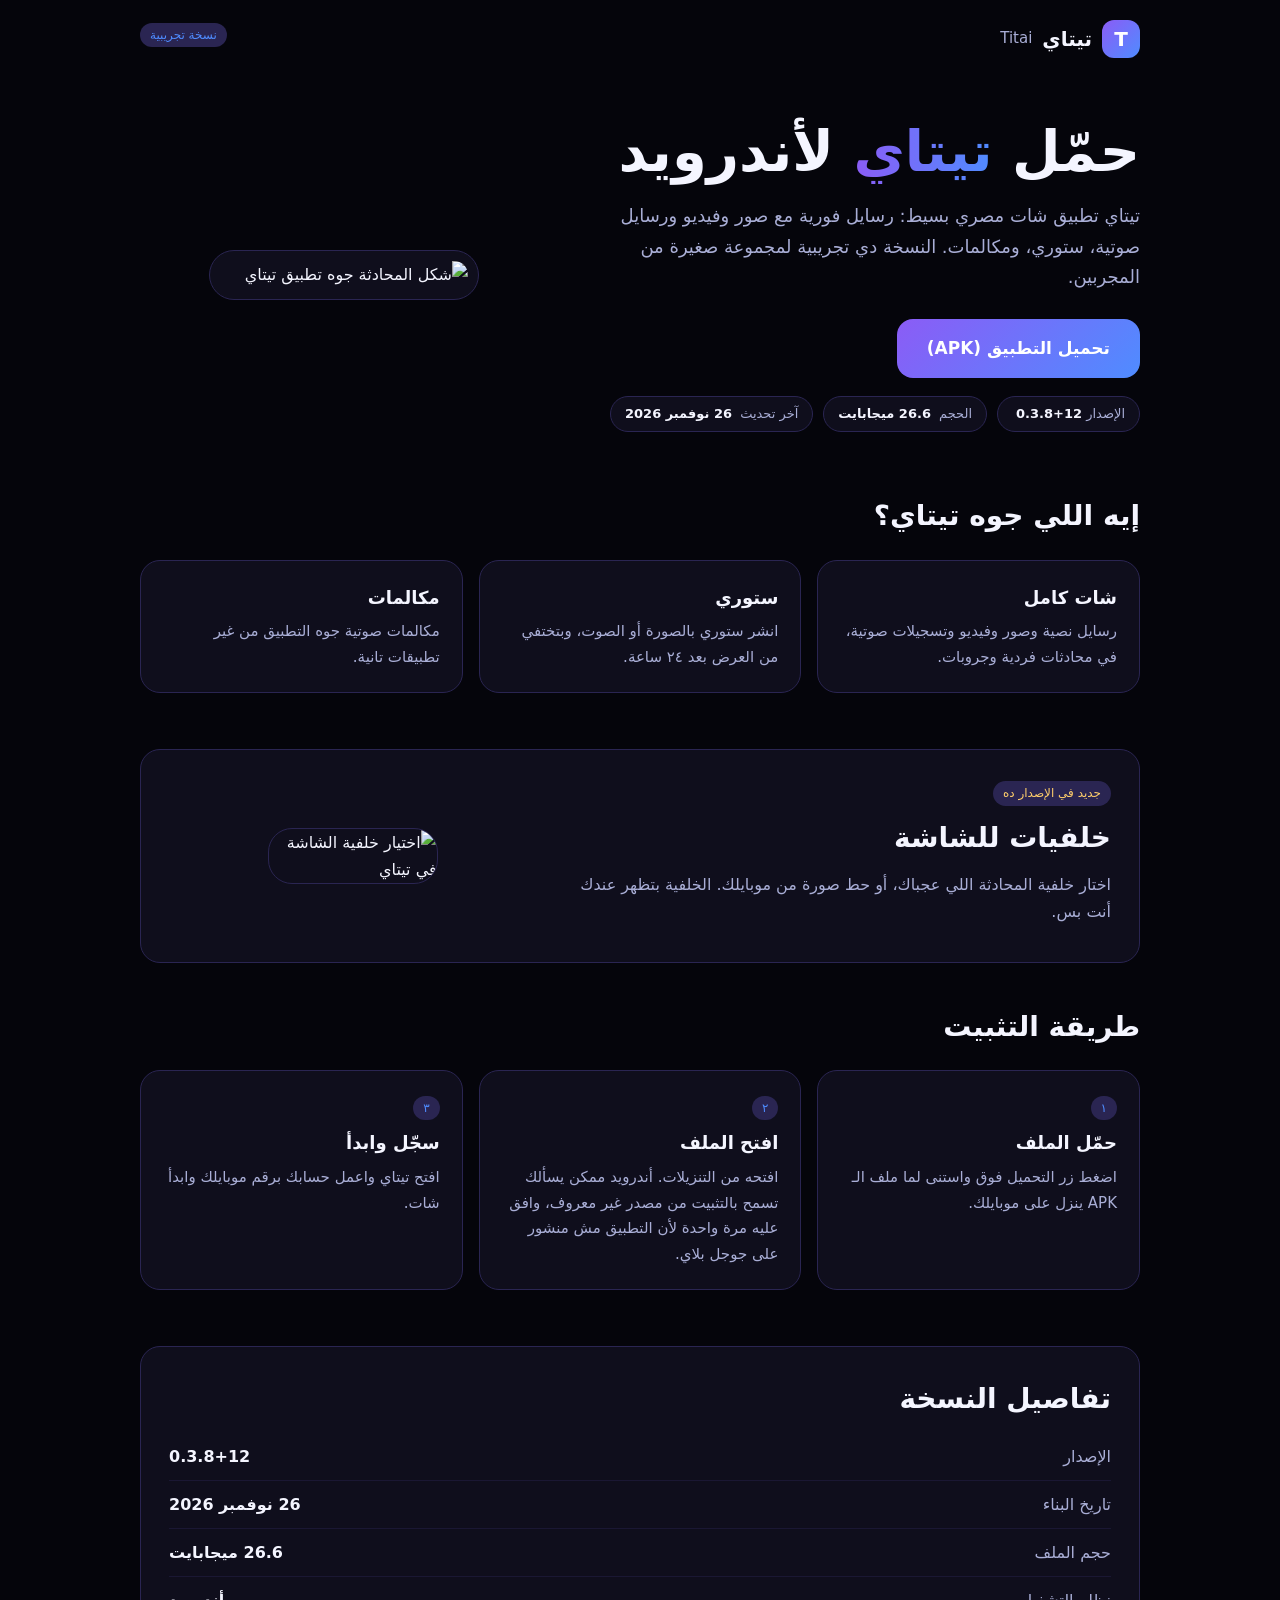
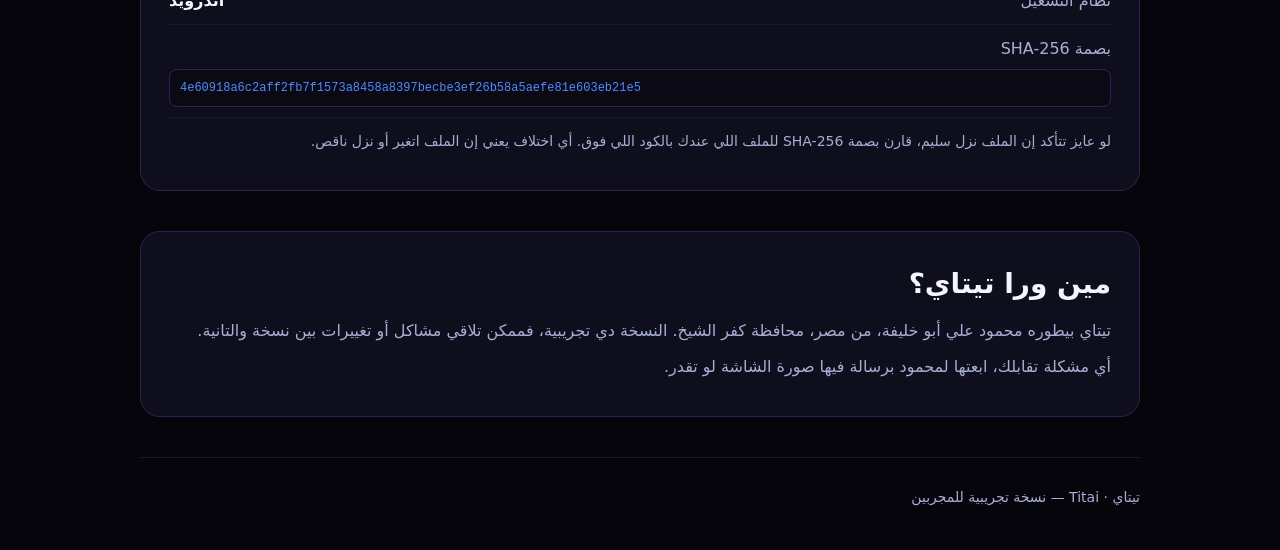
==== index.html @ 77bb3a78 "Update index.html" ====
<!doctype html>
<html lang="ar" dir="rtl"><head><meta charset="utf-8"><meta http-equiv="Content-Security-Policy" content="default-src 'none'; style-src 'self'; img-src 'self' https://github.com https://release-assets.githubusercontent.com https://objects.githubusercontent.com https://media.githubusercontent.com; base-uri 'none'; form-action 'none'"><meta name="viewport" content="width=device-width,initial-scale=1"><meta name="robots" content="noindex"><meta name="description" content="حمّل تيتاي Titai للأندرويد - نسخة تجريبية">
<title>تحميل تيتاي | Titai</title><link rel="icon" type="image/png" href="https://github.com/mahmoudalialimahmoud24-gif/titai-download/releases/download/v0.3.7+11/icon.png"><link rel="stylesheet" href="style.css"></head>
<body><div class="wrap">
<nav class="n"><a class="logo" href="#"><i>T</i> تيتاي <small class="en-name">Titai</small></a><span class="tag">نسخة تجريبية</span></nav>
<section class="hero hero2"><div>
<h1>حمّل <span>تيتاي</span> لأندرويد</h1>
<p class="lead">تيتاي تطبيق شات مصري بسيط: رسايل فورية مع صور وفيديو ورسايل صوتية، ستوري، ومكالمات. النسخة دي تجريبية لمجموعة صغيرة من المجربين.</p>
<div class="acts"><a class="btn big" href="https://github.com/mahmoudalialimahmoud24-gif/titai-download/releases/latest/download/titai.apk">تحميل التطبيق (APK)</a></div>
<div class="chips">
<span class="chip">الإصدار <b dir="ltr">0.3.8+12</b></span>
<span class="chip">الحجم <b>26.6 ميجابايت</b></span>
<span class="chip">آخر تحديث <b>26 نوفمبر 2026</b></span>
</div>
</div>
<div class="shotwrap"><img src="https://github.com/mahmoudalialimahmoud24-gif/titai-download/releases/download/v0.3.7+11/chat.png" alt="شكل المحادثة جوه تطبيق تيتاي"></div>
</section>
<h2>إيه اللي جوه تيتاي؟</h2>
<div class="grid">
<div class="c"><h3>شات كامل</h3><p>رسايل نصية وصور وفيديو وتسجيلات صوتية، في محادثات فردية وجروبات.</p></div>
<div class="c"><h3>ستوري</h3><p>انشر ستوري بالصورة أو الصوت، وبتختفي من العرض بعد ٢٤ ساعة.</p></div>
<div class="c"><h3>مكالمات</h3><p>مكالمات صوتية جوه التطبيق من غير تطبيقات تانية.</p></div>
</div>
<div class="sup sooncard"><div class="soon-txt">
<span class="tag soon">جديد في الإصدار ده</span>
<h2 class="mb10">خلفيات للشاشة</h2>
<p>اختار خلفية المحادثة اللي عجباك، أو حط صورة من موبايلك. الخلفية بتظهر عندك أنت بس.</p>
</div><div class="soon-img"><img src="https://github.com/mahmoudalialimahmoud24-gif/titai-download/releases/download/v0.3.7+11/soon.png" alt="اختيار خلفية الشاشة في تيتاي"></div></div>
<h2>طريقة التثبيت</h2>
<div class="grid">
<div class="c"><span class="tag">١</span><h3>حمّل الملف</h3><p>اضغط زر التحميل فوق واستنى لما ملف الـ APK ينزل على موبايلك.</p></div>
<div class="c"><span class="tag">٢</span><h3>افتح الملف</h3><p>افتحه من التنزيلات. أندرويد ممكن يسألك تسمح بالتثبيت من مصدر غير معروف، وافق عليه مرة واحدة لأن التطبيق مش منشور على جوجل بلاي.</p></div>
<div class="c"><span class="tag">٣</span><h3>سجّل وابدأ</h3><p>افتح تيتاي واعمل حسابك برقم موبايلك وابدأ شات.</p></div>
</div>
<div class="sup"><h2 class="mb10">تفاصيل النسخة</h2>
<div class="kv"><span>الإصدار</span><b dir="ltr">0.3.8+12</b></div>
<div class="kv"><span>تاريخ البناء</span><b>26 نوفمبر 2026</b></div>
<div class="kv"><span>حجم الملف</span><b>26.6 ميجابايت</b></div>
<div class="kv"><span>نظام التشغيل</span><b>أندرويد</b></div>
<div class="kv kvhash"><span>بصمة SHA-256</span><code class="hash" dir="ltr">4e60918a6c2aff2fb7f1573a8458a8397becbe3ef26b58a5aefe81e603eb21e5</code></div>
<p class="note">لو عايز تتأكد إن الملف نزل سليم، قارن بصمة SHA-256 للملف اللي عندك بالكود اللي فوق. أي اختلاف يعني إن الملف اتغير أو نزل ناقص.</p>
</div>
<div class="sup"><h2 class="mb10">مين ورا تيتاي؟</h2>
<p>تيتاي بيطوره محمود علي أبو خليفة، من مصر، محافظة كفر الشيخ. النسخة دي تجريبية، فممكن تلاقي مشاكل أو تغييرات بين نسخة والتانية.</p>
<p>أي مشكلة تقابلك، ابعتها لمحمود برسالة فيها صورة الشاشة لو تقدر.</p>
</div>
<footer>تيتاي &middot; Titai — نسخة تجريبية للمجربين</footer>
</div></body></html>
---- style.css ----
:root{--bg:#05050b;--card:#0f0e1c;--line:#2a2552;--ink:#f4f5ff;--mute:#a9aed6;--a:#8b5cf6;--b:#4f8cff}
*{box-sizing:border-box;margin:0}
body{background-image:radial-gradient(60% 40% at 80% -5%,rgba(139,92,246,.28),transparent),radial-gradient(50% 35% at 5% 105%,rgba(79,140,255,.18),transparent);background-attachment:fixed;font-family:system-ui,-apple-system,"Segoe UI",Tahoma,Arial,sans-serif;background:var(--bg);color:var(--ink);line-height:1.7;min-height:100vh}
a{color:var(--b)}
.wrap{max-width:1040px;margin:0 auto;padding:0 20px}
nav.n{display:flex;justify-content:space-between;align-items:center;padding:20px 0}
.logo{display:flex;align-items:center;gap:10px;font-weight:700;font-size:20px;text-decoration:none;color:var(--ink)}
.logo i{width:38px;height:38px;border-radius:12px;background:linear-gradient(135deg,var(--a),var(--b));display:grid;place-items:center;font-style:normal;font-weight:800;color:#fff}
.hero{display:grid;grid-template-columns:1.1fr .9fr;gap:40px;align-items:center;padding:40px 0 60px}
h1{font-size:clamp(34px,6vw,56px);line-height:1.2;margin-bottom:16px}
h1 span{background:linear-gradient(90deg,var(--a),var(--b));-webkit-background-clip:text;background-clip:text;color:transparent}
.lead{font-size:18px;color:var(--mute);max-width:520px;margin-bottom:26px}
.btn{display:inline-block;padding:12px 24px;border-radius:14px;font-weight:700;text-decoration:none;font-size:16px;border:0;cursor:pointer;background:linear-gradient(135deg,var(--a),var(--b));color:#fff;font-family:inherit}
.btn.off{background:var(--card);color:var(--mute);border:1px dashed #4a3f8f}
.btn.ghost{background:var(--card);color:var(--ink);border:1px solid var(--line)}
.btn.sm{padding:6px 14px;font-size:14px;border-radius:10px}
.btn:disabled{opacity:.6}
.acts{display:flex;gap:12px;flex-wrap:wrap}
.note{font-size:14px;color:var(--mute);margin-top:12px}
.phone{background:var(--card);border-radius:36px;padding:18px;border:1px solid var(--line);max-width:300px;margin:0 auto;width:100%}
.msg{padding:10px 14px;border-radius:18px;margin:10px 0;max-width:80%;font-size:15px}
.msg.in{background:#1b1836}.msg.out{background:linear-gradient(135deg,var(--a),#6d3fe0);margin-inline-start:auto}
h2{font-size:28px;margin-bottom:20px}
.grid{display:grid;grid-template-columns:repeat(3,1fr);gap:16px;margin-bottom:56px}
.c,.sup{background:var(--card);border-radius:20px;padding:22px;border:1px solid var(--line)}
.sup{padding:28px;margin-bottom:40px}.sup p{color:var(--mute);margin-bottom:8px}
.c h3{font-size:18px;margin-bottom:6px}.c p{color:var(--mute);font-size:15px}
.tag{display:inline-block;font-size:12px;padding:2px 10px;border-radius:99px;background:var(--line);color:var(--b);margin-bottom:8px}
.tag.soon{color:#ffcf6b}
footer{padding:28px 0 40px;color:var(--mute);font-size:14px;border-top:1px solid #1a1733}
/* web app */
.appwrap{max-width:560px;margin:0 auto;height:100vh;height:100dvh;display:flex;flex-direction:column}
#app{flex:1;min-height:0;display:flex;flex-direction:column}
.shell{flex:1;min-height:0;display:flex;flex-direction:column;background:var(--bg)}
.top{display:flex;justify-content:space-between;align-items:center;padding:14px 18px;border-bottom:1px solid var(--line);font-size:18px}
.top span{font-size:15px;color:var(--mute);display:flex;align-items:center;gap:4px}
#main{flex:1;min-height:0;overflow:auto;display:flex;flex-direction:column}
.tabs{display:flex;border-top:1px solid var(--line);background:rgba(15,14,28,.8);backdrop-filter:blur(14px)}
.tabs button{flex:1;padding:14px 4px;background:none;border:0;color:var(--mute);font:inherit;font-size:15px;cursor:pointer}
.tabs button.on{color:var(--b);font-weight:700}
.pad{padding:18px}.mut{color:var(--mute)}.err{color:#ff8a8a;min-height:1.4em;font-size:14px}
.list{list-style:none;padding:0}
.row{display:flex;align-items:center;gap:12px;width:100%;padding:12px 18px;background:none;border:0;border-bottom:1px solid #1a1733;color:inherit;font:inherit;text-align:start;cursor:pointer}
div.row{cursor:default}
.nm{flex:1;display:flex;flex-direction:column;min-width:0}.nm small,.me small{color:var(--mute);font-size:13px}
.av{width:44px;height:44px;border-radius:50%;background:linear-gradient(135deg,var(--a),var(--b));color:#fff;display:grid;place-items:center;font-weight:800;overflow:hidden;flex:none}
.av img{width:100%;height:100%;object-fit:cover}.av.sm{width:34px;height:34px;font-size:14px}.av.lg{width:84px;height:84px;font-size:32px}
.vb{width:17px;height:17px;vertical-align:-3px;margin-inline-start:4px}
.chat{flex:1;min-height:0;display:flex;flex-direction:column}
.ch-h{display:flex;align-items:center;gap:10px;padding:10px 14px;border-bottom:1px solid var(--line)}
.ch-h button{background:none;border:0;color:var(--ink);font-size:30px;line-height:1;cursor:pointer;padding:0 6px}
.msgs{flex:1;min-height:0;overflow:auto;padding:14px;display:flex;flex-direction:column;gap:8px}
.b{max-width:78%;padding:9px 13px;border-radius:18px;display:flex;flex-direction:column;word-break:break-word}
.b.in{background:#1b1836;align-self:flex-end}.b.out{background:linear-gradient(135deg,var(--a),#6d3fe0);align-self:flex-start}
.b small{font-size:11px;opacity:.7;margin-top:2px}
.send{display:flex;gap:8px;padding:10px 14px}
.send input,.auth input,#pf input{flex:1;width:100%;padding:12px 14px;border-radius:12px;border:1px solid var(--line);background:#0a0914;color:var(--ink);font:inherit}
.chat .note{padding:0 14px 10px;margin:0;text-align:center}
.auth{max-width:380px;margin:0 auto;padding:32px 20px;display:flex;flex-direction:column;gap:10px;width:100%}
.auth form,#pf{display:flex;flex-direction:column;gap:10px}
#pf label{display:flex;flex-direction:column;gap:4px;color:var(--mute);font-size:14px;margin-bottom:4px}
.me{display:flex;flex-direction:column;align-items:center;gap:4px;margin-bottom:20px}
#toast{position:fixed;bottom:80px;left:50%;transform:translateX(-50%);background:#1b1836;color:#fff;border:1px solid var(--line);padding:10px 18px;border-radius:12px;opacity:0;transition:.2s;pointer-events:none}
#toast.on{opacity:1}
@media(max-width:760px){.hero{grid-template-columns:1fr;padding-top:24px}.grid{grid-template-columns:1fr}}
.logo img{border-radius:10px;display:block}
.top b{display:flex;align-items:center;gap:8px}.top b img{width:26px;height:26px;border-radius:8px}
.brand{display:flex;align-items:center;gap:10px;font-size:20px;margin-bottom:8px}.brand img{width:40px;height:40px;border-radius:12px}
.doc{max-width:760px;margin:0 auto;padding:20px}.doc h1{font-size:30px;margin:8px 0 12px}.doc h2{font-size:20px;margin:26px 0 8px}.doc p,.doc li{color:var(--mute);margin-bottom:8px}.doc ul{padding-inline-start:22px}
.draft{background:#2a1f05;color:#ffcf6b;border:1px dashed #8a6a1c;border-radius:12px;padding:10px 14px;font-size:14px;margin-bottom:16px}
.todo{background:#3a1220;color:#ffb3c4;border-radius:6px;padding:0 6px;font-size:.92em}
.doc a{color:var(--b)}.en{direction:ltr;text-align:left;border-top:1px solid var(--line);margin-top:30px;padding-top:10px}

.logo .en-name{color:var(--mute);font-weight:400;font-size:15px}
.mb10{margin-bottom:10px}
.chips{display:flex;gap:10px;flex-wrap:wrap;margin-top:18px}
.chip{background:var(--card);border:1px solid var(--line);border-radius:99px;padding:6px 14px;font-size:13px;color:var(--mute)}
.chip b{color:var(--ink);font-weight:600;margin-inline-start:4px}
.kv{display:flex;justify-content:space-between;align-items:baseline;gap:14px;padding:10px 0;border-bottom:1px solid #1a1733}
.kv span{color:var(--mute);flex:none}
.kv b{font-weight:600}
.kvhash{flex-direction:column;align-items:stretch;gap:6px}
code.hash{font-family:ui-monospace,Menlo,Consolas,monospace;font-size:12px;background:#0a0914;border:1px solid var(--line);border-radius:8px;padding:8px 10px;word-break:break-all;color:var(--b);direction:ltr;text-align:left}
.hero2{grid-template-columns:1.15fr .85fr}
.shotwrap{max-width:270px;margin:0 auto;width:100%;background:var(--card);border:1px solid var(--line);border-radius:40px;padding:10px;box-shadow:0 30px 60px -30px rgba(139,92,246,.45)}
.shotwrap img{width:100%;display:block;border-radius:30px}
.btn.big{padding:15px 30px;font-size:17px;border-radius:16px;white-space:nowrap}
@media(max-width:760px){.btn.big{font-size:15px;padding:13px 20px}}
.sooncard{display:flex;gap:24px;align-items:center}
.soon-txt{flex:1.2}
.soon-img{flex:.8;display:flex;justify-content:center}
.soon-img img{width:100%;max-width:170px;border-radius:24px;border:1px solid var(--line)}
@media(max-width:760px){.sooncard{flex-direction:column;text-align:center}.soon-txt .tag{margin-bottom:10px}}
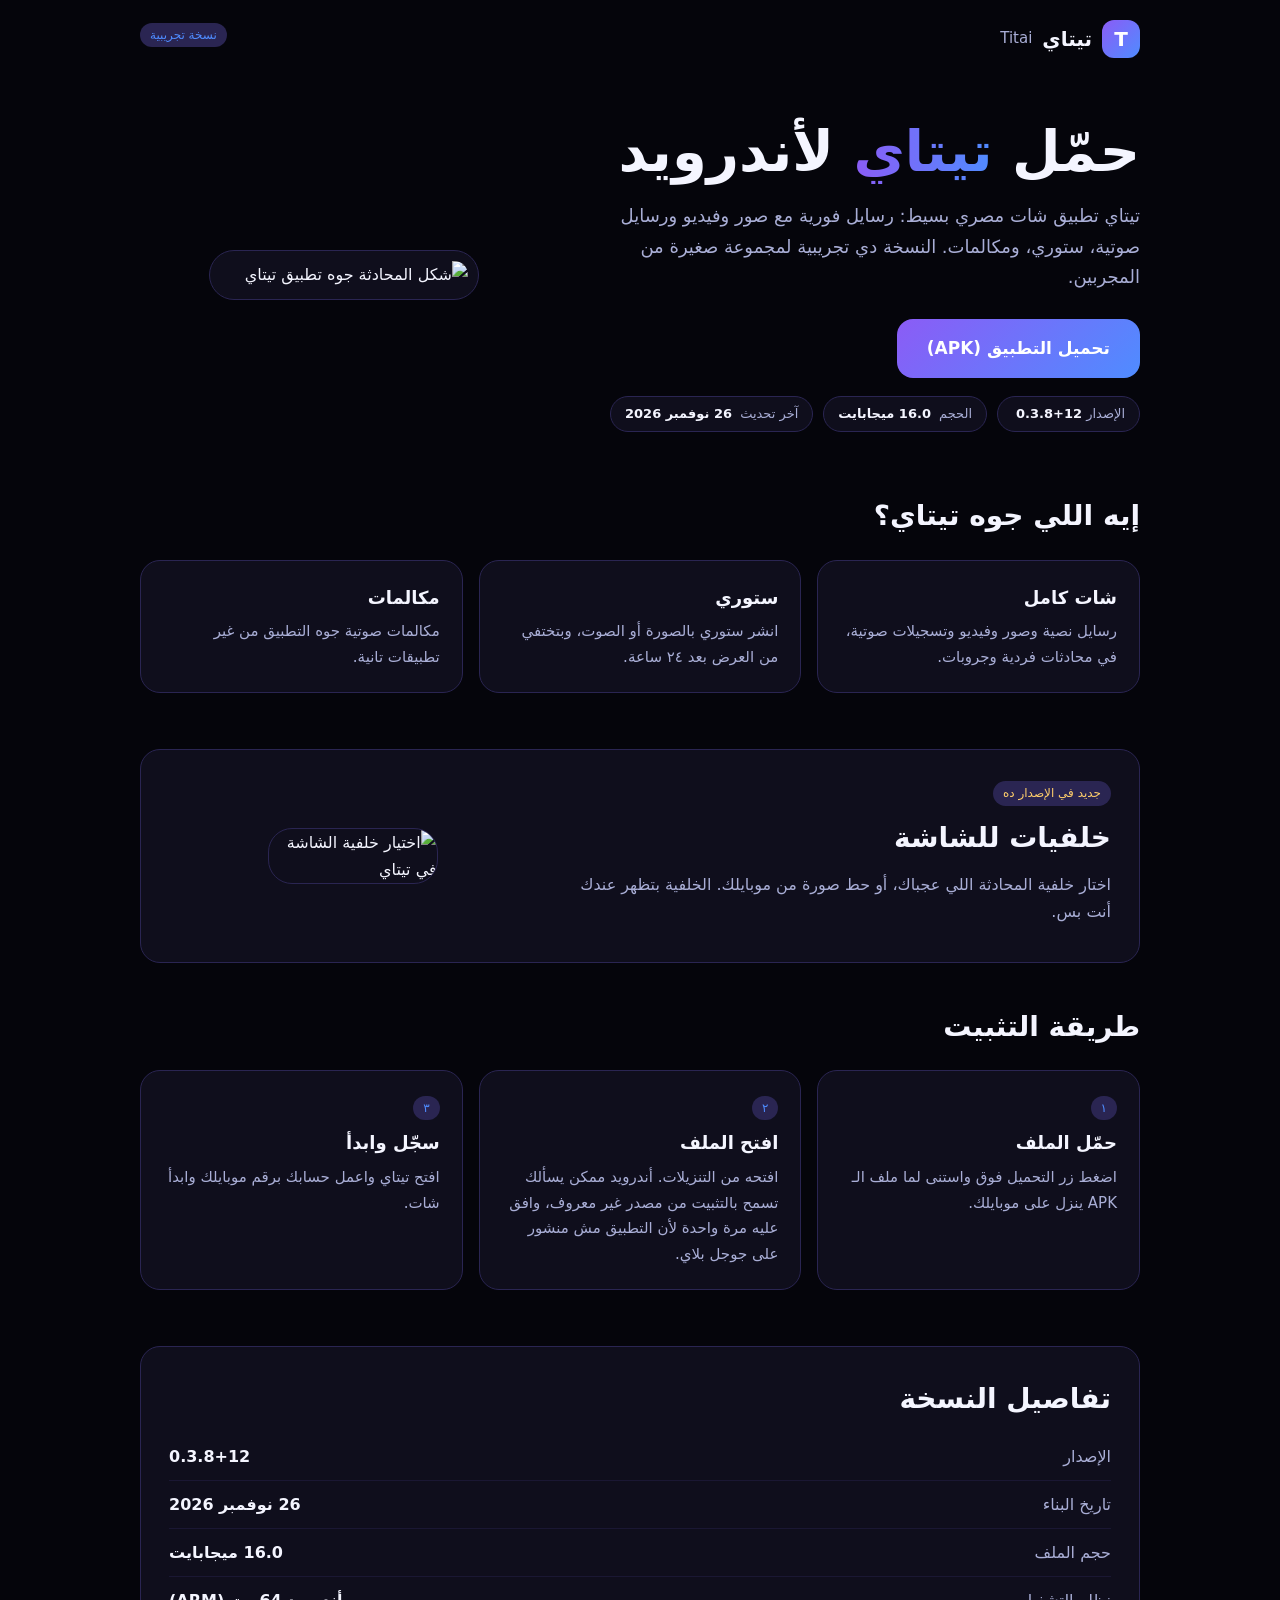
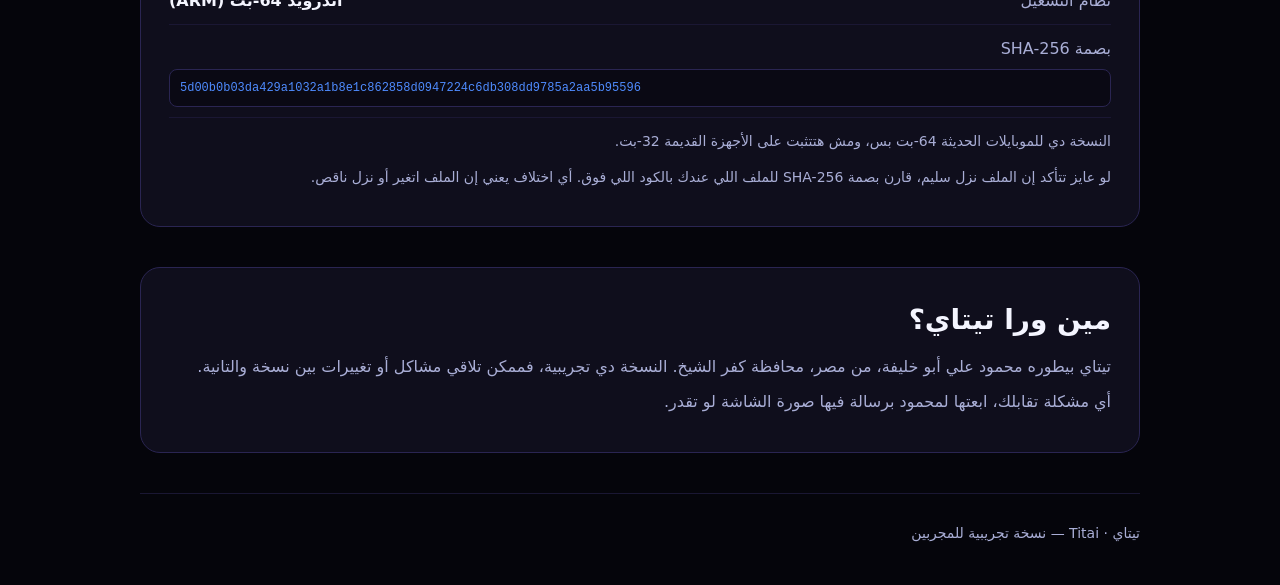
==== commit ed1c2f57: "Update index.html" ====
--- a/index.html
+++ b/index.html
@@ -6,10 +6,10 @@
 <section class="hero hero2"><div>
 <h1>حمّل <span>تيتاي</span> لأندرويد</h1>
 <p class="lead">تيتاي تطبيق شات مصري بسيط: رسايل فورية مع صور وفيديو ورسايل صوتية، ستوري، ومكالمات. النسخة دي تجريبية لمجموعة صغيرة من المجربين.</p>
-<div class="acts"><a class="btn big" href="https://github.com/mahmoudalialimahmoud24-gif/titai-download/releases/latest/download/titai.apk">تحميل التطبيق (APK)</a></div>
+<div class="acts"><a class="btn big" href="https://github.com/mahmoudalialimahmoud24-gif/titai-download/releases/download/v0.3.8%2B12/titai-0.3.8-12-arm64.apk">تحميل التطبيق (APK)</a></div>
 <div class="chips">
 <span class="chip">الإصدار <b dir="ltr">0.3.8+12</b></span>
-<span class="chip">الحجم <b>26.6 ميجابايت</b></span>
+<span class="chip">الحجم <b>16.0 ميجابايت</b></span>
 <span class="chip">آخر تحديث <b>26 نوفمبر 2026</b></span>
 </div>
 </div>
@@ -35,9 +35,10 @@
 <div class="sup"><h2 class="mb10">تفاصيل النسخة</h2>
 <div class="kv"><span>الإصدار</span><b dir="ltr">0.3.8+12</b></div>
 <div class="kv"><span>تاريخ البناء</span><b>26 نوفمبر 2026</b></div>
-<div class="kv"><span>حجم الملف</span><b>26.6 ميجابايت</b></div>
-<div class="kv"><span>نظام التشغيل</span><b>أندرويد</b></div>
-<div class="kv kvhash"><span>بصمة SHA-256</span><code class="hash" dir="ltr">4e60918a6c2aff2fb7f1573a8458a8397becbe3ef26b58a5aefe81e603eb21e5</code></div>
+<div class="kv"><span>حجم الملف</span><b>16.0 ميجابايت</b></div>
+<div class="kv"><span>نظام التشغيل</span><b>أندرويد 64-بت (ARM)</b></div>
+<div class="kv kvhash"><span>بصمة SHA-256</span><code class="hash" dir="ltr">5d00b0b03da429a1032a1b8e1c862858d0947224c6db308dd9785a2aa5b95596</code></div>
+<p class="note">النسخة دي للموبايلات الحديثة 64-بت بس، ومش هتتثبت على الأجهزة القديمة 32-بت.</p>
 <p class="note">لو عايز تتأكد إن الملف نزل سليم، قارن بصمة SHA-256 للملف اللي عندك بالكود اللي فوق. أي اختلاف يعني إن الملف اتغير أو نزل ناقص.</p>
 </div>
 <div class="sup"><h2 class="mb10">مين ورا تيتاي؟</h2>
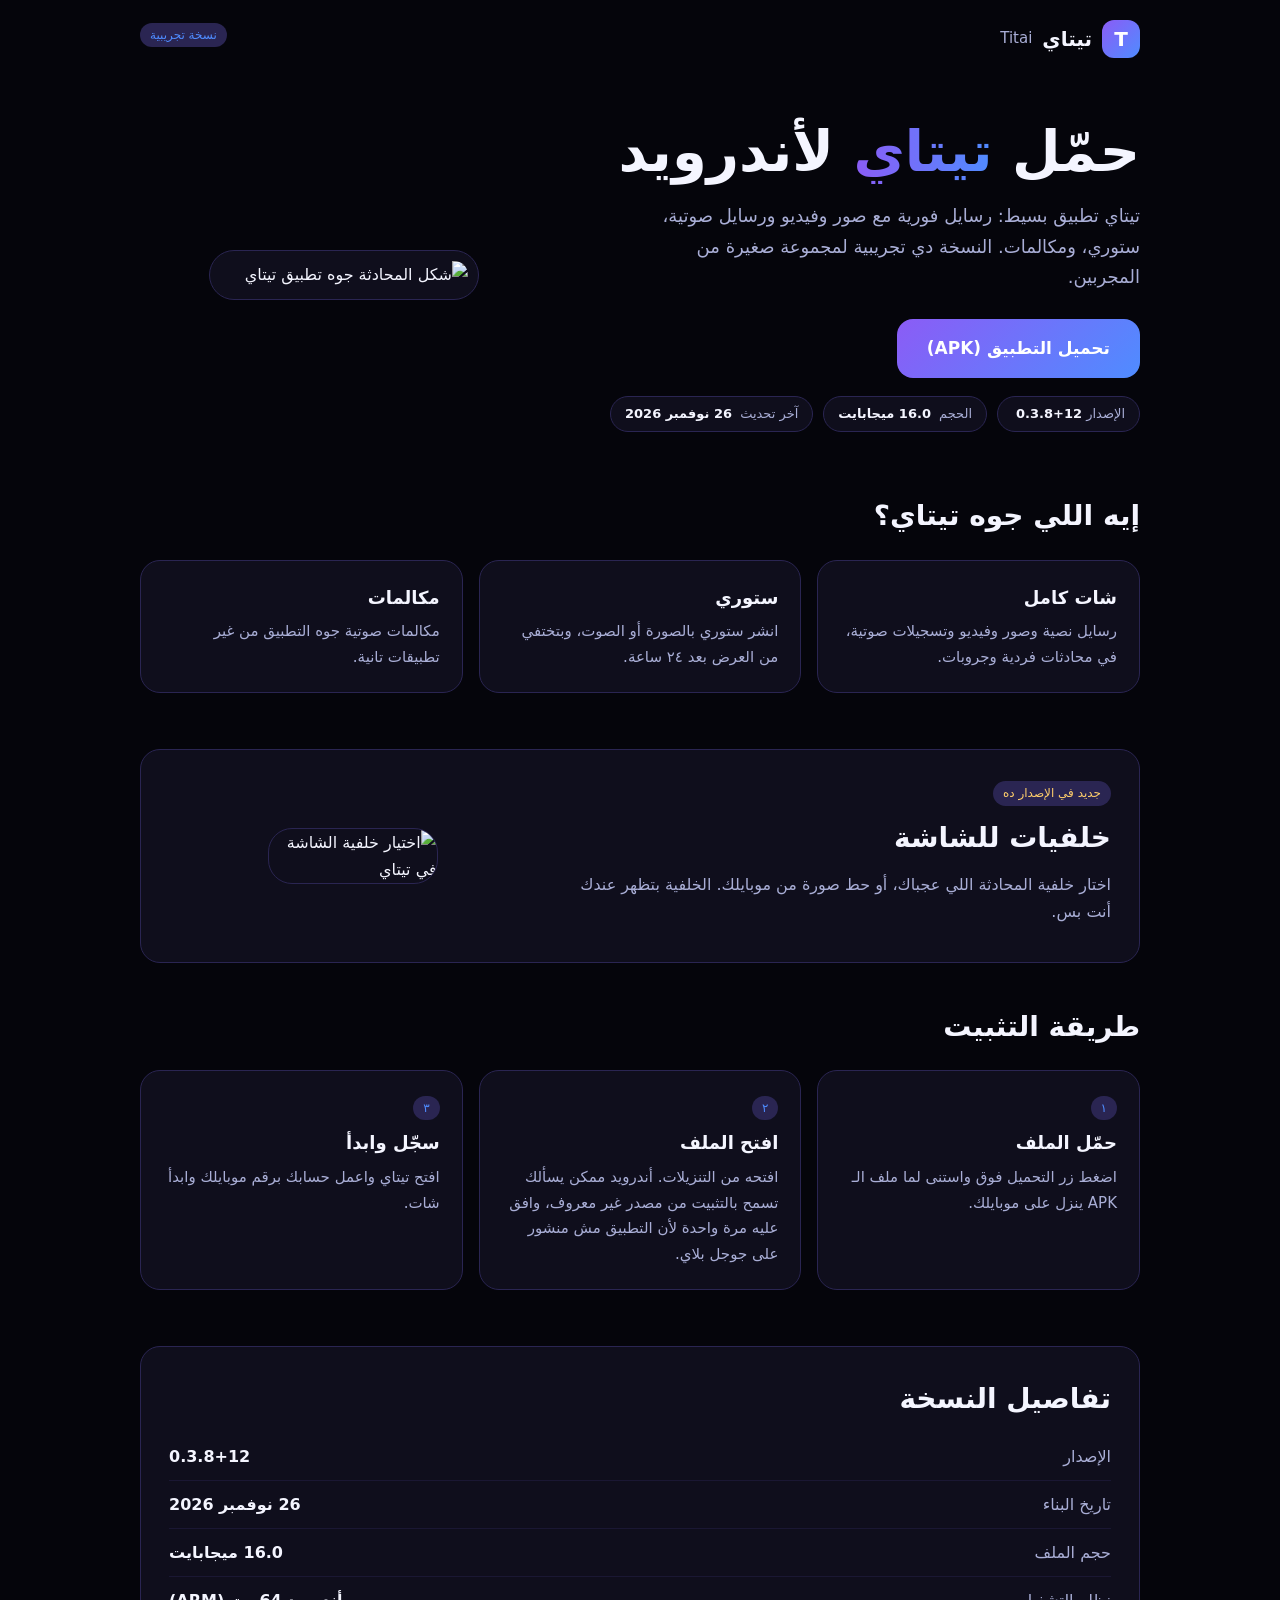
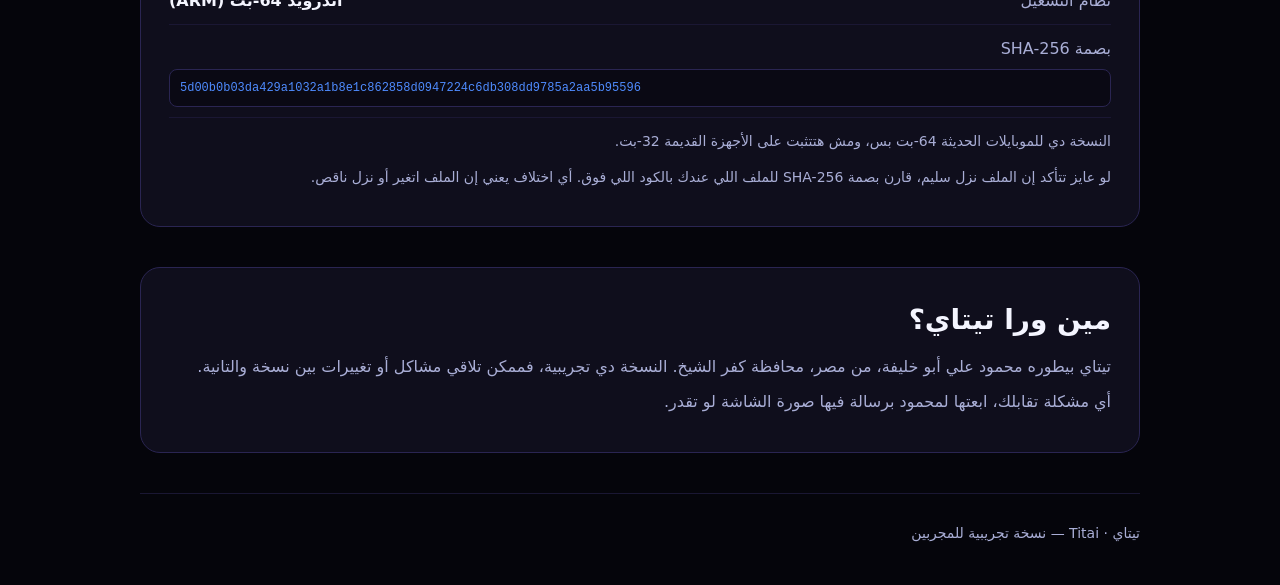
==== commit 9b79b647: "Update index.html" ====
--- a/index.html
+++ b/index.html
@@ -1,19 +1,19 @@
 <!doctype html>
-<html lang="ar" dir="rtl"><head><meta charset="utf-8"><meta http-equiv="Content-Security-Policy" content="default-src 'none'; style-src 'self'; img-src 'self' https://github.com https://release-assets.githubusercontent.com https://objects.githubusercontent.com https://media.githubusercontent.com; base-uri 'none'; form-action 'none'"><meta name="viewport" content="width=device-width,initial-scale=1"><meta name="robots" content="noindex"><meta name="description" content="حمّل تيتاي Titai للأندرويد - نسخة تجريبية">
-<title>تحميل تيتاي | Titai</title><link rel="icon" type="image/png" href="https://github.com/mahmoudalialimahmoud24-gif/titai-download/releases/download/v0.3.7+11/icon.png"><link rel="stylesheet" href="style.css"></head>
+<html lang="ar" dir="rtl"><head><meta charset="utf-8"><meta http-equiv="Content-Security-Policy" content="default-src 'none'; style-src 'self'; img-src 'self' https://github.com https://release-assets.githubusercontent.com https://objects.githubusercontent.com https://media.githubusercontent.com; base-uri 'none'; form-action 'none'"><meta name="viewport" content="width=device-width,initial-scale=1"><meta name="robots" content="index,follow,max-image-preview:large"><meta name="description" content="تطبيق تيتاي (TITAI) للأندرويد: رسايل فورية بالصور والفيديو ورسايل صوتية، ستوري ومكالمات. حمّل النسخة التجريبية APK من الصفحة الرسمية.">
+<title>تيتاي TITAI | تحميل التطبيق لأندرويد</title><link rel="canonical" href="https://titai-app.github.io/"><meta property="og:type" content="website"><meta property="og:site_name" content="تيتاي | TITAI"><meta property="og:title" content="تيتاي TITAI | حمّل التطبيق لأندرويد"><meta property="og:description" content="تطبيق تيتاي (TITAI) للأندرويد: رسايل فورية بالصور والفيديو ورسايل صوتية، ستوري ومكالمات. حمّل النسخة التجريبية APK من الصفحة الرسمية."><meta property="og:url" content="https://titai-app.github.io/"><meta property="og:image" content="https://github.com/titai-app/titai-app.github.io/releases/download/v0.3.7+11/icon.png"><meta property="og:locale" content="ar_EG"><meta property="og:locale:alternate" content="en_US"><meta name="twitter:card" content="summary"><meta name="twitter:title" content="تيتاي TITAI | حمّل التطبيق لأندرويد"><meta name="twitter:description" content="تطبيق تيتاي (TITAI) للأندرويد: رسايل فورية بالصور والفيديو ورسايل صوتية، ستوري ومكالمات. حمّل النسخة التجريبية APK من الصفحة الرسمية."><meta name="twitter:image" content="https://github.com/titai-app/titai-app.github.io/releases/download/v0.3.7+11/icon.png"><script type="application/ld+json">{"@context": "https://schema.org", "@type": "SoftwareApplication", "name": "تيتاي | TITAI", "alternateName": "TITAI", "url": "https://titai-app.github.io/", "description": "تطبيق تيتاي (TITAI) للأندرويد: رسايل فورية بالصور والفيديو ورسايل صوتية، ستوري ومكالمات. حمّل النسخة التجريبية APK من الصفحة الرسمية.", "inLanguage": "ar", "applicationCategory": "CommunicationApplication", "operatingSystem": "Android 64-bit", "softwareVersion": "0.3.8+12", "fileSize": "16.0MB", "downloadUrl": "https://github.com/titai-app/titai-app.github.io/releases/download/v0.3.8%2B12/titai-0.3.8-12-arm64.apk", "image": "https://github.com/titai-app/titai-app.github.io/releases/download/v0.3.7+11/icon.png", "offers": {"@type": "Offer", "price": "0", "priceCurrency": "EGP"}, "author": {"@type": "Person", "name": "محمود علي أبو خليفة"}}</script><link rel="icon" type="image/png" href="https://github.com/titai-app/titai-app.github.io/releases/download/v0.3.7+11/icon.png"><link rel="stylesheet" href="style.css"></head>
 <body><div class="wrap">
 <nav class="n"><a class="logo" href="#"><i>T</i> تيتاي <small class="en-name">Titai</small></a><span class="tag">نسخة تجريبية</span></nav>
 <section class="hero hero2"><div>
 <h1>حمّل <span>تيتاي</span> لأندرويد</h1>
-<p class="lead">تيتاي تطبيق شات مصري بسيط: رسايل فورية مع صور وفيديو ورسايل صوتية، ستوري، ومكالمات. النسخة دي تجريبية لمجموعة صغيرة من المجربين.</p>
-<div class="acts"><a class="btn big" href="https://github.com/mahmoudalialimahmoud24-gif/titai-download/releases/download/v0.3.8%2B12/titai-0.3.8-12-arm64.apk">تحميل التطبيق (APK)</a></div>
+<p class="lead">تيتاي تطبيق بسيط: رسايل فورية مع صور وفيديو ورسايل صوتية، ستوري، ومكالمات. النسخة دي تجريبية لمجموعة صغيرة من المجربين.</p>
+<div class="acts"><a class="btn big" href="https://github.com/titai-app/titai-app.github.io/releases/download/v0.3.8%2B12/titai-0.3.8-12-arm64.apk">تحميل التطبيق (APK)</a></div>
 <div class="chips">
 <span class="chip">الإصدار <b dir="ltr">0.3.8+12</b></span>
 <span class="chip">الحجم <b>16.0 ميجابايت</b></span>
 <span class="chip">آخر تحديث <b>26 نوفمبر 2026</b></span>
 </div>
 </div>
-<div class="shotwrap"><img src="https://github.com/mahmoudalialimahmoud24-gif/titai-download/releases/download/v0.3.7+11/chat.png" alt="شكل المحادثة جوه تطبيق تيتاي"></div>
+<div class="shotwrap"><img src="https://github.com/titai-app/titai-app.github.io/releases/download/v0.3.7+11/chat.png" alt="شكل المحادثة جوه تطبيق تيتاي"></div>
 </section>
 <h2>إيه اللي جوه تيتاي؟</h2>
 <div class="grid">
@@ -25,7 +25,7 @@
 <span class="tag soon">جديد في الإصدار ده</span>
 <h2 class="mb10">خلفيات للشاشة</h2>
 <p>اختار خلفية المحادثة اللي عجباك، أو حط صورة من موبايلك. الخلفية بتظهر عندك أنت بس.</p>
-</div><div class="soon-img"><img src="https://github.com/mahmoudalialimahmoud24-gif/titai-download/releases/download/v0.3.7+11/soon.png" alt="اختيار خلفية الشاشة في تيتاي"></div></div>
+</div><div class="soon-img"><img src="https://github.com/titai-app/titai-app.github.io/releases/download/v0.3.7+11/soon.png" alt="اختيار خلفية الشاشة في تيتاي"></div></div>
 <h2>طريقة التثبيت</h2>
 <div class="grid">
 <div class="c"><span class="tag">١</span><h3>حمّل الملف</h3><p>اضغط زر التحميل فوق واستنى لما ملف الـ APK ينزل على موبايلك.</p></div>
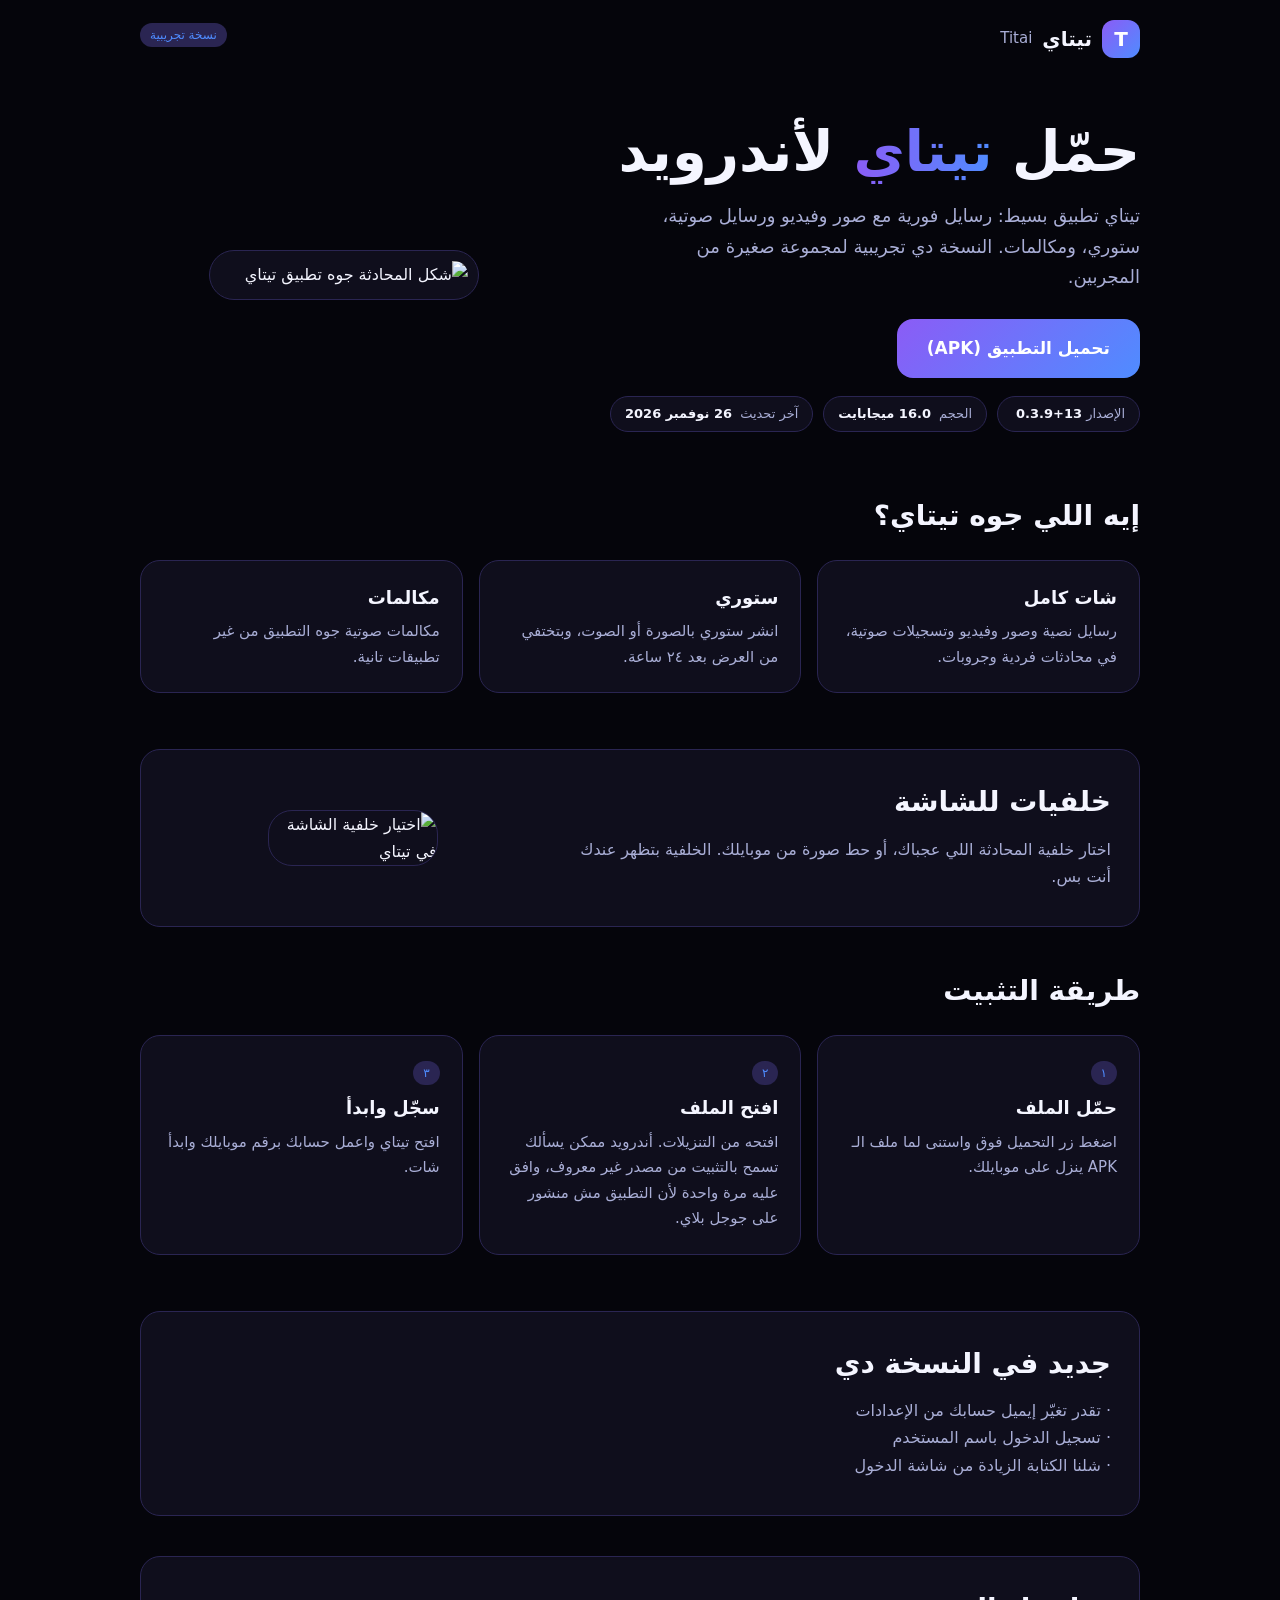
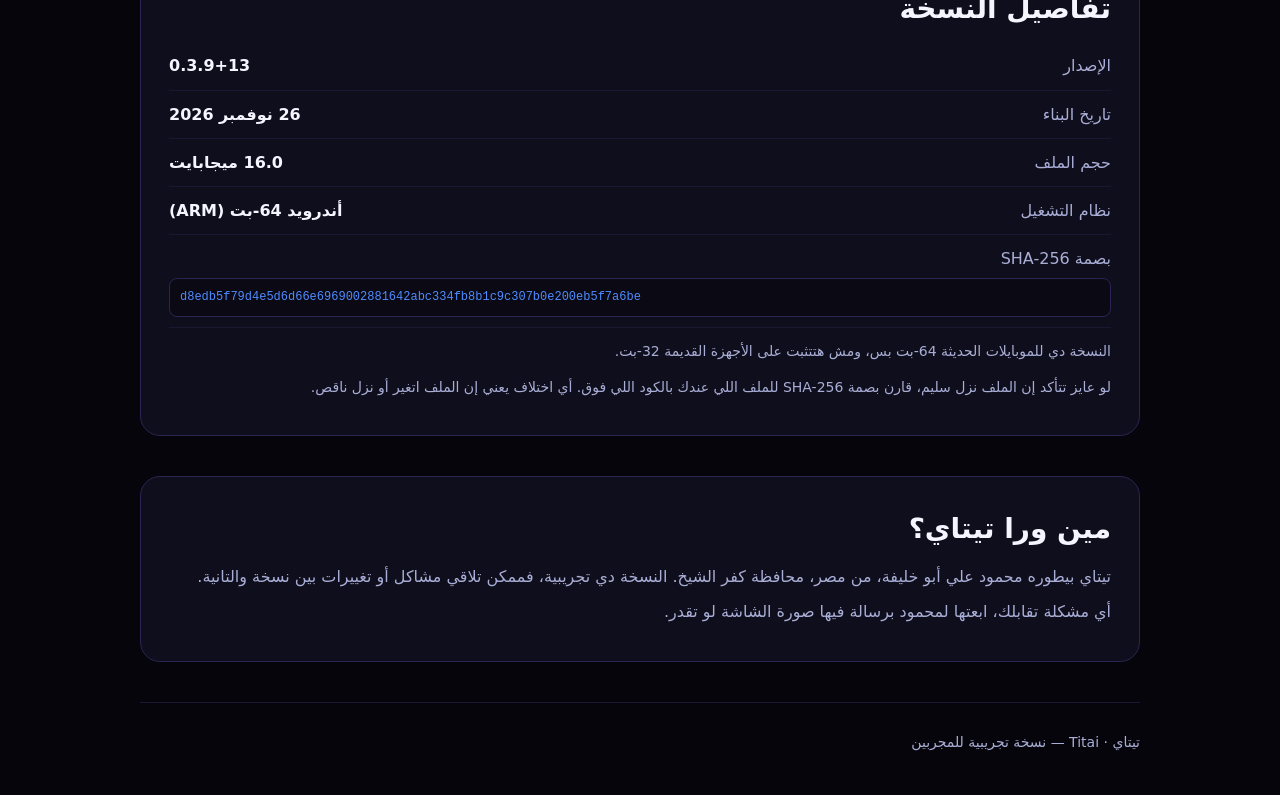
==== commit 97151d79: "Update index.html" ====
--- a/index.html
+++ b/index.html
@@ -1,14 +1,14 @@
 <!doctype html>
 <html lang="ar" dir="rtl"><head><meta charset="utf-8"><meta http-equiv="Content-Security-Policy" content="default-src 'none'; style-src 'self'; img-src 'self' https://github.com https://release-assets.githubusercontent.com https://objects.githubusercontent.com https://media.githubusercontent.com; base-uri 'none'; form-action 'none'"><meta name="viewport" content="width=device-width,initial-scale=1"><meta name="robots" content="index,follow,max-image-preview:large"><meta name="description" content="تطبيق تيتاي (TITAI) للأندرويد: رسايل فورية بالصور والفيديو ورسايل صوتية، ستوري ومكالمات. حمّل النسخة التجريبية APK من الصفحة الرسمية.">
-<title>تيتاي TITAI | تحميل التطبيق لأندرويد</title><link rel="canonical" href="https://titai-app.github.io/"><meta property="og:type" content="website"><meta property="og:site_name" content="تيتاي | TITAI"><meta property="og:title" content="تيتاي TITAI | حمّل التطبيق لأندرويد"><meta property="og:description" content="تطبيق تيتاي (TITAI) للأندرويد: رسايل فورية بالصور والفيديو ورسايل صوتية، ستوري ومكالمات. حمّل النسخة التجريبية APK من الصفحة الرسمية."><meta property="og:url" content="https://titai-app.github.io/"><meta property="og:image" content="https://github.com/titai-app/titai-app.github.io/releases/download/v0.3.7+11/icon.png"><meta property="og:locale" content="ar_EG"><meta property="og:locale:alternate" content="en_US"><meta name="twitter:card" content="summary"><meta name="twitter:title" content="تيتاي TITAI | حمّل التطبيق لأندرويد"><meta name="twitter:description" content="تطبيق تيتاي (TITAI) للأندرويد: رسايل فورية بالصور والفيديو ورسايل صوتية، ستوري ومكالمات. حمّل النسخة التجريبية APK من الصفحة الرسمية."><meta name="twitter:image" content="https://github.com/titai-app/titai-app.github.io/releases/download/v0.3.7+11/icon.png"><script type="application/ld+json">{"@context": "https://schema.org", "@type": "SoftwareApplication", "name": "تيتاي | TITAI", "alternateName": "TITAI", "url": "https://titai-app.github.io/", "description": "تطبيق تيتاي (TITAI) للأندرويد: رسايل فورية بالصور والفيديو ورسايل صوتية، ستوري ومكالمات. حمّل النسخة التجريبية APK من الصفحة الرسمية.", "inLanguage": "ar", "applicationCategory": "CommunicationApplication", "operatingSystem": "Android 64-bit", "softwareVersion": "0.3.8+12", "fileSize": "16.0MB", "downloadUrl": "https://github.com/titai-app/titai-app.github.io/releases/download/v0.3.8%2B12/titai-0.3.8-12-arm64.apk", "image": "https://github.com/titai-app/titai-app.github.io/releases/download/v0.3.7+11/icon.png", "offers": {"@type": "Offer", "price": "0", "priceCurrency": "EGP"}, "author": {"@type": "Person", "name": "محمود علي أبو خليفة"}}</script><link rel="icon" type="image/png" href="https://github.com/titai-app/titai-app.github.io/releases/download/v0.3.7+11/icon.png"><link rel="stylesheet" href="style.css"></head>
+<title>تيتاي TITAI | تحميل التطبيق لأندرويد</title><link rel="canonical" href="https://titai-app.github.io/"><meta property="og:type" content="website"><meta property="og:site_name" content="تيتاي | TITAI"><meta property="og:title" content="تيتاي TITAI | حمّل التطبيق لأندرويد"><meta property="og:description" content="تطبيق تيتاي (TITAI) للأندرويد: رسايل فورية بالصور والفيديو ورسايل صوتية، ستوري ومكالمات. حمّل النسخة التجريبية APK من الصفحة الرسمية."><meta property="og:url" content="https://titai-app.github.io/"><meta property="og:image" content="https://github.com/titai-app/titai-app.github.io/releases/download/v0.3.7+11/icon.png"><meta property="og:locale" content="ar_EG"><meta property="og:locale:alternate" content="en_US"><meta name="twitter:card" content="summary"><meta name="twitter:title" content="تيتاي TITAI | حمّل التطبيق لأندرويد"><meta name="twitter:description" content="تطبيق تيتاي (TITAI) للأندرويد: رسايل فورية بالصور والفيديو ورسايل صوتية، ستوري ومكالمات. حمّل النسخة التجريبية APK من الصفحة الرسمية."><meta name="twitter:image" content="https://github.com/titai-app/titai-app.github.io/releases/download/v0.3.7+11/icon.png"><script type="application/ld+json">{"@context": "https://schema.org", "@type": "SoftwareApplication", "name": "تيتاي | TITAI", "alternateName": "TITAI", "url": "https://titai-app.github.io/", "description": "تطبيق تيتاي (TITAI) للأندرويد: رسايل فورية بالصور والفيديو ورسايل صوتية، ستوري ومكالمات. حمّل النسخة التجريبية APK من الصفحة الرسمية.", "inLanguage": "ar", "applicationCategory": "CommunicationApplication", "operatingSystem": "Android 64-bit", "softwareVersion": "0.3.9+13", "fileSize": "16.0MB", "downloadUrl": "https://github.com/titai-app/titai-app.github.io/releases/download/v0.3.8%2B12/titai-0.3.9-13-arm64.apk", "image": "https://github.com/titai-app/titai-app.github.io/releases/download/v0.3.7+11/icon.png", "offers": {"@type": "Offer", "price": "0", "priceCurrency": "EGP"}, "author": {"@type": "Person", "name": "محمود علي أبو خليفة"}}</script><link rel="icon" type="image/png" href="https://github.com/titai-app/titai-app.github.io/releases/download/v0.3.7+11/icon.png"><link rel="stylesheet" href="style.css"></head>
 <body><div class="wrap">
 <nav class="n"><a class="logo" href="#"><i>T</i> تيتاي <small class="en-name">Titai</small></a><span class="tag">نسخة تجريبية</span></nav>
 <section class="hero hero2"><div>
 <h1>حمّل <span>تيتاي</span> لأندرويد</h1>
 <p class="lead">تيتاي تطبيق بسيط: رسايل فورية مع صور وفيديو ورسايل صوتية، ستوري، ومكالمات. النسخة دي تجريبية لمجموعة صغيرة من المجربين.</p>
-<div class="acts"><a class="btn big" href="https://github.com/titai-app/titai-app.github.io/releases/download/v0.3.8%2B12/titai-0.3.8-12-arm64.apk">تحميل التطبيق (APK)</a></div>
+<div class="acts"><a class="btn big" href="https://github.com/titai-app/titai-app.github.io/releases/download/v0.3.8%2B12/titai-0.3.9-13-arm64.apk">تحميل التطبيق (APK)</a></div>
 <div class="chips">
-<span class="chip">الإصدار <b dir="ltr">0.3.8+12</b></span>
+<span class="chip">الإصدار <b dir="ltr">0.3.9+13</b></span>
 <span class="chip">الحجم <b>16.0 ميجابايت</b></span>
 <span class="chip">آخر تحديث <b>26 نوفمبر 2026</b></span>
 </div>
@@ -22,7 +22,7 @@
 <div class="c"><h3>مكالمات</h3><p>مكالمات صوتية جوه التطبيق من غير تطبيقات تانية.</p></div>
 </div>
 <div class="sup sooncard"><div class="soon-txt">
-<span class="tag soon">جديد في الإصدار ده</span>
+
 <h2 class="mb10">خلفيات للشاشة</h2>
 <p>اختار خلفية المحادثة اللي عجباك، أو حط صورة من موبايلك. الخلفية بتظهر عندك أنت بس.</p>
 </div><div class="soon-img"><img src="https://github.com/titai-app/titai-app.github.io/releases/download/v0.3.7+11/soon.png" alt="اختيار خلفية الشاشة في تيتاي"></div></div>
@@ -32,12 +32,12 @@
 <div class="c"><span class="tag">٢</span><h3>افتح الملف</h3><p>افتحه من التنزيلات. أندرويد ممكن يسألك تسمح بالتثبيت من مصدر غير معروف، وافق عليه مرة واحدة لأن التطبيق مش منشور على جوجل بلاي.</p></div>
 <div class="c"><span class="tag">٣</span><h3>سجّل وابدأ</h3><p>افتح تيتاي واعمل حسابك برقم موبايلك وابدأ شات.</p></div>
 </div>
-<div class="sup"><h2 class="mb10">تفاصيل النسخة</h2>
-<div class="kv"><span>الإصدار</span><b dir="ltr">0.3.8+12</b></div>
+<div class='sup'><h2 class='mb10'>جديد في النسخة دي</h2><p>· تقدر تغيّر إيميل حسابك من الإعدادات<br>· تسجيل الدخول باسم المستخدم<br>· شلنا الكتابة الزيادة من شاشة الدخول</p></div><div class="sup"><h2 class="mb10">تفاصيل النسخة</h2>
+<div class="kv"><span>الإصدار</span><b dir="ltr">0.3.9+13</b></div>
 <div class="kv"><span>تاريخ البناء</span><b>26 نوفمبر 2026</b></div>
 <div class="kv"><span>حجم الملف</span><b>16.0 ميجابايت</b></div>
 <div class="kv"><span>نظام التشغيل</span><b>أندرويد 64-بت (ARM)</b></div>
-<div class="kv kvhash"><span>بصمة SHA-256</span><code class="hash" dir="ltr">5d00b0b03da429a1032a1b8e1c862858d0947224c6db308dd9785a2aa5b95596</code></div>
+<div class="kv kvhash"><span>بصمة SHA-256</span><code class="hash" dir="ltr">d8edb5f79d4e5d6d66e6969002881642abc334fb8b1c9c307b0e200eb5f7a6be</code></div>
 <p class="note">النسخة دي للموبايلات الحديثة 64-بت بس، ومش هتتثبت على الأجهزة القديمة 32-بت.</p>
 <p class="note">لو عايز تتأكد إن الملف نزل سليم، قارن بصمة SHA-256 للملف اللي عندك بالكود اللي فوق. أي اختلاف يعني إن الملف اتغير أو نزل ناقص.</p>
 </div>
